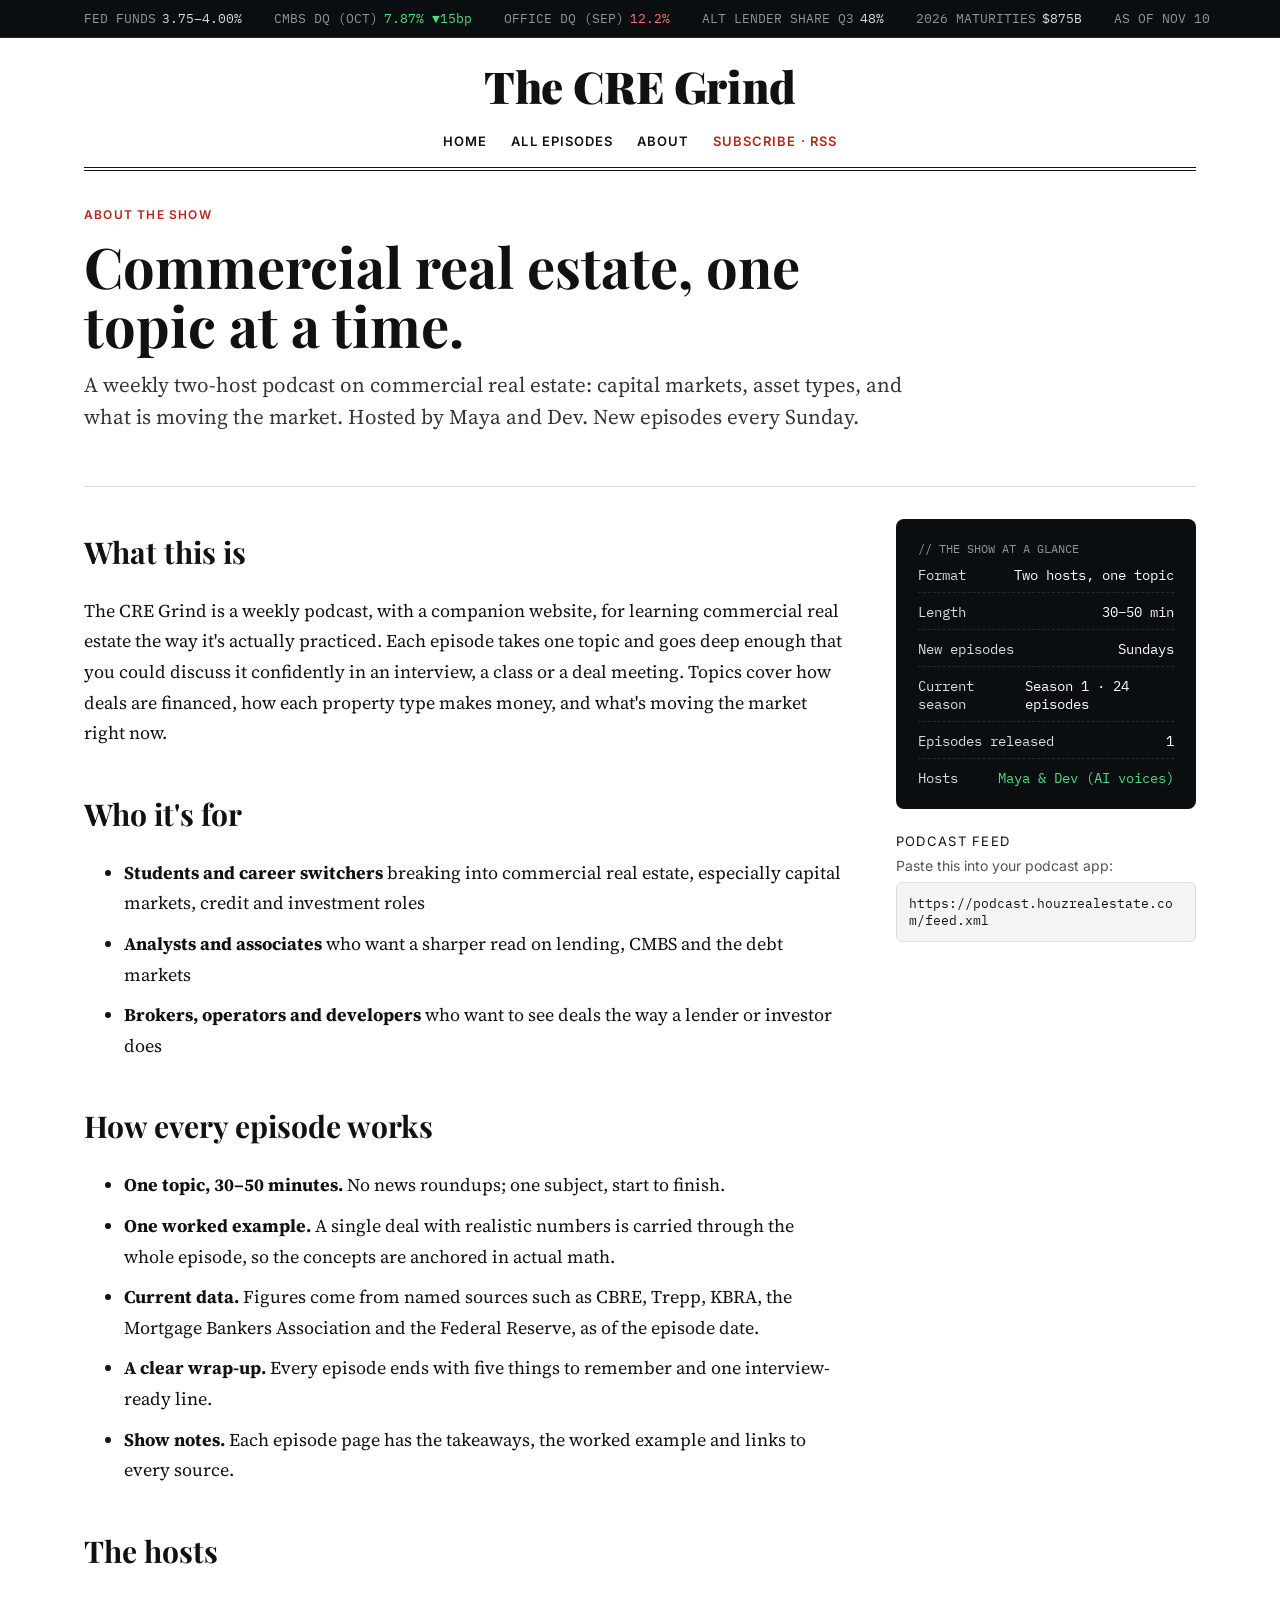
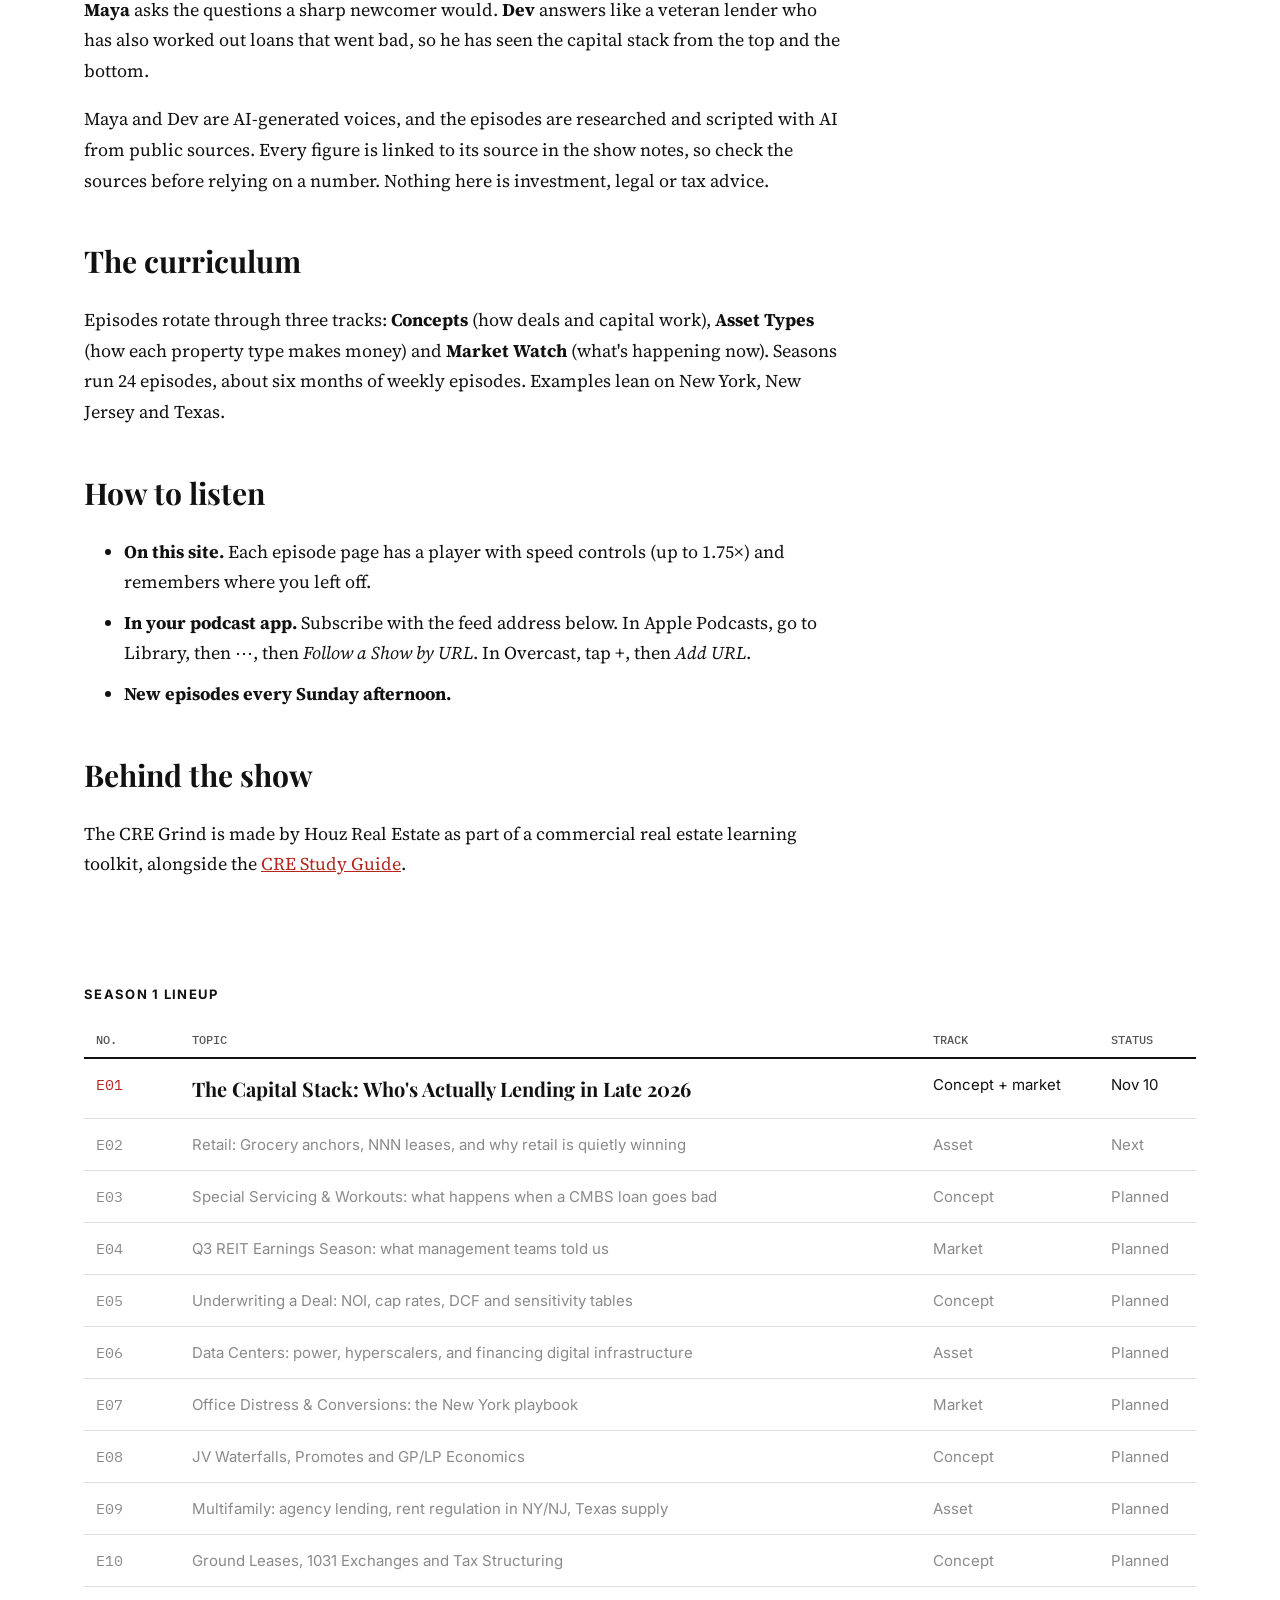
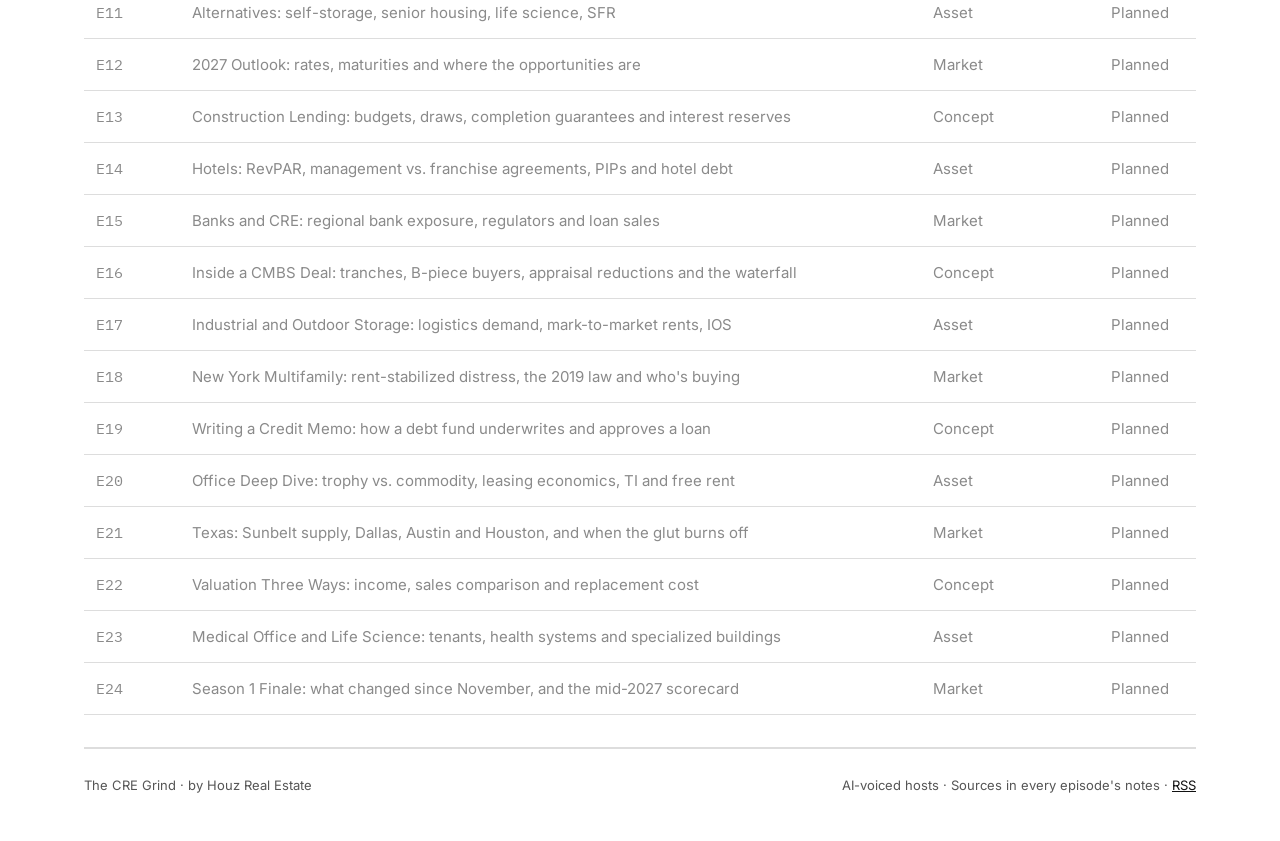
==== docs/about/index.html @ 87fb2e9c "Add About page with show overview and Season 1 lineup Co-Authored-By: Claude Opus 5.5 <noreply@anthr" ====
<!doctype html>
<html lang="en">
<head>
<meta charset="utf-8">
<meta name="viewport" content="width=device-width, initial-scale=1">
<title>About — The CRE Grind</title>
<meta name="description" content="A weekly two-host podcast on commercial real estate: capital markets, asset types, and what is moving the market. Hosted by Maya and Dev. New episodes every Sunday.">
<link rel="alternate" type="application/rss+xml" title="The CRE Grind" href="../feed.xml">
<link rel="icon" href="../assets/cover.png">
<link rel="preconnect" href="https://fonts.googleapis.com"><link rel="stylesheet" href="https://fonts.googleapis.com/css2?family=Playfair+Display:wght@700;900&amp;family=Source+Serif+4:ital,wght@0,400;0,600;1,400&amp;family=Inter:wght@500;600&amp;family=IBM+Plex+Mono:wght@400;500&amp;display=swap">
<link rel="stylesheet" href="../assets/style.css">
</head>
<body>
<div class="ticker" aria-label="Market snapshot"><div class="ticker-row"><span><span class="lbl">FED FUNDS</span><span class="neutral">3.75–4.00%</span></span><span><span class="lbl">CMBS DQ (OCT)</span><span class="good">7.87% ▼15bp</span></span><span><span class="lbl">OFFICE DQ (SEP)</span><span class="bad">12.2%</span></span><span><span class="lbl">ALT LENDER SHARE Q3</span><span class="neutral">48%</span></span><span><span class="lbl">2026 MATURITIES</span><span class="neutral">$875B</span></span><span class="asof">AS OF NOV 10</span></div></div>
<div class="wrap">
<header class="masthead small">
<a class="name" href="../index.html">The CRE Grind</a>
<nav class="nav" aria-label="Main"><a href="../index.html">Home</a><a href="../episodes/index.html">All episodes</a><a href="../about/index.html">About</a><a class="sub" href="../feed.xml">Subscribe · RSS</a></nav>
</header>
<section class="ep-head">
<div class="kicker">About the show</div>
<h1 class="headline">Commercial real estate, one topic at a time.</h1>
<p class="dek">A weekly two-host podcast on commercial real estate: capital markets, asset types, and what is moving the market. Hosted by Maya and Dev. New episodes every Sunday.</p>
</section>
<div class="ep-body">
<div class="notes"><h2>What this is</h2>
<p>The CRE Grind is a weekly podcast, with a companion website, for learning commercial real estate the way it's actually practiced. Each episode takes one topic and goes deep enough that you could discuss it confidently in an interview, a class or a deal meeting. Topics cover how deals are financed, how each property type makes money, and what's moving the market right now.</p>
<h2>Who it's for</h2>
<ul>
<li><strong>Students and career switchers</strong> breaking into commercial real estate, especially capital markets, credit and investment roles</li>
<li><strong>Analysts and associates</strong> who want a sharper read on lending, CMBS and the debt markets</li>
<li><strong>Brokers, operators and developers</strong> who want to see deals the way a lender or investor does</li>
</ul>
<h2>How every episode works</h2>
<ul>
<li><strong>One topic, 30–50 minutes.</strong> No news roundups; one subject, start to finish.</li>
<li><strong>One worked example.</strong> A single deal with realistic numbers is carried through the whole episode, so the concepts are anchored in actual math.</li>
<li><strong>Current data.</strong> Figures come from named sources such as CBRE, Trepp, KBRA, the Mortgage Bankers Association and the Federal Reserve, as of the episode date.</li>
<li><strong>A clear wrap-up.</strong> Every episode ends with five things to remember and one interview-ready line.</li>
<li><strong>Show notes.</strong> Each episode page has the takeaways, the worked example and links to every source.</li>
</ul>
<h2>The hosts</h2>
<p><strong>Maya</strong> asks the questions a sharp newcomer would. <strong>Dev</strong> answers like a veteran lender who has also worked out loans that went bad, so he has seen the capital stack from the top and the bottom.</p>
<p>Maya and Dev are AI-generated voices, and the episodes are researched and scripted with AI from public sources. Every figure is linked to its source in the show notes, so check the sources before relying on a number. Nothing here is investment, legal or tax advice.</p>
<h2>The curriculum</h2>
<p>Episodes rotate through three tracks: <strong>Concepts</strong> (how deals and capital work), <strong>Asset Types</strong> (how each property type makes money) and <strong>Market Watch</strong> (what's happening now). Seasons run 24 episodes, about six months of weekly episodes. Examples lean on New York, New Jersey and Texas.</p>
<h2>How to listen</h2>
<ul>
<li><strong>On this site.</strong> Each episode page has a player with speed controls (up to 1.75×) and remembers where you left off.</li>
<li><strong>In your podcast app.</strong> Subscribe with the feed address below. In Apple Podcasts, go to Library, then ⋯, then <em>Follow a Show by URL</em>. In Overcast, tap +, then <em>Add URL</em>.</li>
<li><strong>New episodes every Sunday afternoon.</strong></li>
</ul>
<h2>Behind the show</h2>
<p>The CRE Grind is made by Houz Real Estate as part of a commercial real estate learning toolkit, alongside the <a href="https://houzrealestate.com">CRE Study Guide</a>.</p></div>
<aside class="side"><div class="panel"><div class="ptitle">// The show at a glance</div><div class="prow"><span>Format</span><span>Two hosts, one topic</span></div><div class="prow"><span>Length</span><span>30–50 min</span></div><div class="prow"><span>New episodes</span><span>Sundays</span></div><div class="prow"><span>Current season</span><span>Season 1 · 24 episodes</span></div><div class="prow"><span>Episodes released</span><span>1</span></div><div class="prow"><span>Hosts</span><span>Maya &amp; Dev (AI voices)</span></div></div>
<div><div class="section-label" style="margin-bottom:8px">Podcast feed</div>
<p style="margin:0 0 8px;font-family:var(--sans);font-size:14px;color:var(--muted)">Paste this into your podcast app:</p>
<code style="display:block;font-family:var(--mono);font-size:13px;background:#f4f4f4;border:1px solid var(--rule);border-radius:6px;padding:12px;word-break:break-all">https://podcast.houzrealestate.com/feed.xml</code></div>
</aside>
</div>
<section class="archive"><h2 class="section-label">Season 1 lineup</h2>
<div class="table-scroll"><table class="ep-table"><thead><tr><th>NO.</th><th>TOPIC</th><th>TRACK</th><th>STATUS</th></tr></thead><tbody><tr><td class="num">E01</td><td><a href="../episodes/e01-capital-stack/index.html">The Capital Stack: Who&#x27;s Actually Lending in Late 2026</a></td><td>Concept + market</td><td>Nov 10</td></tr><tr class="soon"><td class="num">E02</td><td>Retail: Grocery anchors, NNN leases, and why retail is quietly winning</td><td>Asset</td><td>Next</td></tr><tr class="soon"><td class="num">E03</td><td>Special Servicing &amp; Workouts: what happens when a CMBS loan goes bad</td><td>Concept</td><td>Planned</td></tr><tr class="soon"><td class="num">E04</td><td>Q3 REIT Earnings Season: what management teams told us</td><td>Market</td><td>Planned</td></tr><tr class="soon"><td class="num">E05</td><td>Underwriting a Deal: NOI, cap rates, DCF and sensitivity tables</td><td>Concept</td><td>Planned</td></tr><tr class="soon"><td class="num">E06</td><td>Data Centers: power, hyperscalers, and financing digital infrastructure</td><td>Asset</td><td>Planned</td></tr><tr class="soon"><td class="num">E07</td><td>Office Distress &amp; Conversions: the New York playbook</td><td>Market</td><td>Planned</td></tr><tr class="soon"><td class="num">E08</td><td>JV Waterfalls, Promotes and GP/LP Economics</td><td>Concept</td><td>Planned</td></tr><tr class="soon"><td class="num">E09</td><td>Multifamily: agency lending, rent regulation in NY/NJ, Texas supply</td><td>Asset</td><td>Planned</td></tr><tr class="soon"><td class="num">E10</td><td>Ground Leases, 1031 Exchanges and Tax Structuring</td><td>Concept</td><td>Planned</td></tr><tr class="soon"><td class="num">E11</td><td>Alternatives: self-storage, senior housing, life science, SFR</td><td>Asset</td><td>Planned</td></tr><tr class="soon"><td class="num">E12</td><td>2027 Outlook: rates, maturities and where the opportunities are</td><td>Market</td><td>Planned</td></tr><tr class="soon"><td class="num">E13</td><td>Construction Lending: budgets, draws, completion guarantees and interest reserves</td><td>Concept</td><td>Planned</td></tr><tr class="soon"><td class="num">E14</td><td>Hotels: RevPAR, management vs. franchise agreements, PIPs and hotel debt</td><td>Asset</td><td>Planned</td></tr><tr class="soon"><td class="num">E15</td><td>Banks and CRE: regional bank exposure, regulators and loan sales</td><td>Market</td><td>Planned</td></tr><tr class="soon"><td class="num">E16</td><td>Inside a CMBS Deal: tranches, B-piece buyers, appraisal reductions and the waterfall</td><td>Concept</td><td>Planned</td></tr><tr class="soon"><td class="num">E17</td><td>Industrial and Outdoor Storage: logistics demand, mark-to-market rents, IOS</td><td>Asset</td><td>Planned</td></tr><tr class="soon"><td class="num">E18</td><td>New York Multifamily: rent-stabilized distress, the 2019 law and who&#x27;s buying</td><td>Market</td><td>Planned</td></tr><tr class="soon"><td class="num">E19</td><td>Writing a Credit Memo: how a debt fund underwrites and approves a loan</td><td>Concept</td><td>Planned</td></tr><tr class="soon"><td class="num">E20</td><td>Office Deep Dive: trophy vs. commodity, leasing economics, TI and free rent</td><td>Asset</td><td>Planned</td></tr><tr class="soon"><td class="num">E21</td><td>Texas: Sunbelt supply, Dallas, Austin and Houston, and when the glut burns off</td><td>Market</td><td>Planned</td></tr><tr class="soon"><td class="num">E22</td><td>Valuation Three Ways: income, sales comparison and replacement cost</td><td>Concept</td><td>Planned</td></tr><tr class="soon"><td class="num">E23</td><td>Medical Office and Life Science: tenants, health systems and specialized buildings</td><td>Asset</td><td>Planned</td></tr><tr class="soon"><td class="num">E24</td><td>Season 1 Finale: what changed since November, and the mid-2027 scorecard</td><td>Market</td><td>Planned</td></tr></tbody></table></div></section>
<footer><span>The CRE Grind · by Houz Real Estate</span><span>AI-voiced hosts · Sources in every episode's notes · <a href="../feed.xml">RSS</a></span></footer>
</div>
</body>
</html>
---- docs/assets/style.css ----
/* The CRE Grind — Broadsheet layout + Terminal data accents */
:root{
  --ink:#111111; --muted:#555555; --rule:#dddddd; --paper:#ffffff; --accent:#b3261e;
  --term-bg:#0b0e11; --term-panel:#11161c; --term-line:#222a33; --term-text:#d7dde4;
  --term-dim:#8a96a3; --amber:#ffb000; --up:#4ade80; --down:#f87171;
  --serif-display:'Playfair Display',Georgia,serif; --serif:'Source Serif 4',Georgia,serif;
  --sans:'Inter',system-ui,sans-serif; --mono:'IBM Plex Mono',ui-monospace,monospace;
}
*{box-sizing:border-box}
body{margin:0;background:var(--paper);color:var(--ink);font-family:var(--serif);-webkit-font-smoothing:antialiased}
a{color:var(--ink)} a:hover{color:var(--accent)}
.wrap{max-width:1160px;margin:0 auto;padding:0 24px}

/* Terminal ticker */
.ticker{background:var(--term-bg);border-bottom:1px solid var(--term-line);overflow-x:auto}
.ticker-row{display:flex;gap:32px;padding:10px 24px;font-family:var(--mono);font-size:13px;color:var(--term-text);white-space:nowrap;max-width:1160px;margin:0 auto}
.ticker .lbl{color:var(--term-dim);margin-right:6px}
.ticker .good{color:var(--up)} .ticker .bad{color:var(--down)}
.ticker .asof{color:var(--term-dim)}

/* Masthead */
.dateline{display:flex;flex-wrap:wrap;justify-content:space-between;gap:12px;padding:14px 0;font-family:var(--sans);font-size:12px;color:var(--muted);border-bottom:1px solid var(--rule)}
.masthead{text-align:center;padding:28px 0 18px;border-bottom:4px double var(--ink)}
.masthead .name{font-family:var(--serif-display);font-weight:900;font-size:clamp(44px,8vw,76px);text-decoration:none;letter-spacing:-.01em}
.masthead.small{padding:18px 0 12px}
.masthead.small .name{font-size:clamp(32px,5vw,44px)}
.nav{display:flex;flex-wrap:wrap;justify-content:center;gap:24px;margin-top:12px;font-family:var(--sans);font-size:13px;font-weight:600;text-transform:uppercase;letter-spacing:.08em}
.nav a{text-decoration:none;padding:6px 0}
.nav .sub{color:var(--accent)}

/* Kicker / headings */
.kicker{font-family:var(--sans);font-size:12px;font-weight:600;color:var(--accent);text-transform:uppercase;letter-spacing:.1em}
.section-label{margin:0 0 20px;font-family:var(--sans);font-size:13px;text-transform:uppercase;letter-spacing:.1em}
h1.headline{margin:0;font-family:var(--serif-display);font-size:clamp(34px,5vw,56px);line-height:1.06;font-weight:700}
.dek{margin:0;font-size:21px;line-height:1.55;color:#333}

/* Lead story */
.lead{display:flex;flex-wrap:wrap;gap:40px;padding:40px 0;border-bottom:1px solid var(--rule)}
.lead article{flex:2 1 520px;display:flex;flex-direction:column;gap:16px;min-width:0}
.lead aside{flex:1 1 300px;display:flex;flex-direction:column;gap:16px;min-width:0}
.listen{display:flex;flex-wrap:wrap;align-items:center;gap:16px;padding:14px 0;border-top:1px solid var(--rule);border-bottom:1px solid var(--rule);font-family:var(--sans)}
.btn-round{width:48px;height:48px;border-radius:50%;border:2px solid var(--ink);background:#fff;display:inline-flex;align-items:center;justify-content:center;text-decoration:none;font-size:16px}
.btn-round:hover{background:var(--ink);color:#fff}
.listen .meta{font-size:14px;color:var(--muted)}
.listen strong{font-size:14px}

/* Terminal data panel */
.panel{background:var(--term-bg);color:var(--term-text);border-radius:8px;padding:22px;font-family:var(--mono);font-size:14px;display:flex;flex-direction:column;gap:10px}
.panel .ptitle{color:var(--term-dim);font-size:12px;text-transform:uppercase}
.panel .prow{display:flex;justify-content:space-between;gap:12px;border-bottom:1px dashed var(--term-line);padding-bottom:8px}
.panel .prow:last-child{border-bottom:none;padding-bottom:0}
.panel .prow span:last-child{color:#fff}
.panel .prow:last-child span:last-child{color:var(--up)}

/* By the numbers */
.stat{border-bottom:1px solid #eee;padding-bottom:12px}
.stat:last-child{border-bottom:none}
.stat .big{font-family:var(--serif-display);font-size:38px;font-weight:700}
.stat .cap{font-size:15px;color:#444;line-height:1.4}

/* Coming up */
.upcoming{padding:32px 0;border-bottom:1px solid var(--rule)}
.cols{display:grid;grid-template-columns:repeat(auto-fit,minmax(250px,1fr));gap:32px}
.cols h3{margin:6px 0 0;font-family:var(--serif-display);font-size:24px;line-height:1.2}

/* Archive table */
.archive{padding:32px 0;border-bottom:1px solid var(--rule)}
.table-scroll{overflow-x:auto}
.ep-table{width:100%;min-width:620px;border-collapse:collapse;font-family:var(--sans);font-size:15px}
.ep-table th{text-align:left;font-family:var(--mono);font-size:12px;font-weight:500;color:var(--muted);padding:10px 12px;border-bottom:2px solid var(--ink)}
.ep-table td{padding:16px 12px;border-bottom:1px solid var(--rule);vertical-align:top}
.ep-table td.num{font-family:var(--mono);color:var(--accent);width:96px;white-space:nowrap}
.ep-table td a{font-family:var(--serif-display);font-size:20px;font-weight:700;text-decoration:none}
.ep-table .soon td{color:#8a8a8a}

/* About */
.about{display:grid;grid-template-columns:repeat(auto-fit,minmax(280px,1fr));gap:40px;padding:32px 0 56px}
.about p{margin:0;font-size:17px;line-height:1.6;color:#333}
.quote{font-size:19px;line-height:1.6;font-style:italic}

/* Episode page */
.ep-head{padding:36px 0 24px;display:flex;flex-direction:column;gap:14px;max-width:820px}
.player{background:var(--term-bg);color:var(--term-text);border-radius:10px;padding:18px 20px;display:flex;flex-direction:column;gap:12px;font-family:var(--mono);font-size:13px}
.player audio{width:100%}
.player .controls{display:flex;flex-wrap:wrap;gap:8px;align-items:center}
.player button{font-family:var(--mono);font-size:13px;min-height:40px;padding:0 14px;border-radius:6px;border:1px solid var(--term-line);background:var(--term-panel);color:var(--term-text);cursor:pointer}
.player button[aria-pressed="true"]{background:var(--amber);color:#0b0e11;border-color:var(--amber)}
.player .dl{color:var(--amber);margin-left:auto}
.ep-body{display:flex;flex-wrap:wrap;gap:48px;padding:32px 0 56px;border-top:1px solid var(--rule);margin-top:28px}
.ep-body .notes{flex:999 1 560px;min-width:0;font-size:18px;line-height:1.7}
.ep-body .side{flex:1 1 300px;display:flex;flex-direction:column;gap:24px}
.notes h2{font-family:var(--serif-display);font-size:30px;margin:8px 0 12px}
.notes h2:not(:first-child){margin-top:40px}
.notes li{margin-bottom:10px}
.notes a{color:var(--accent)}
.pager{display:flex;justify-content:space-between;gap:16px;flex-wrap:wrap;padding:24px 0 48px;border-top:1px solid var(--rule);font-family:var(--sans);font-size:14px}

footer{border-top:1px solid var(--rule);padding:28px 0 48px;font-family:var(--sans);font-size:13px;color:var(--muted);display:flex;flex-wrap:wrap;justify-content:space-between;gap:12px}
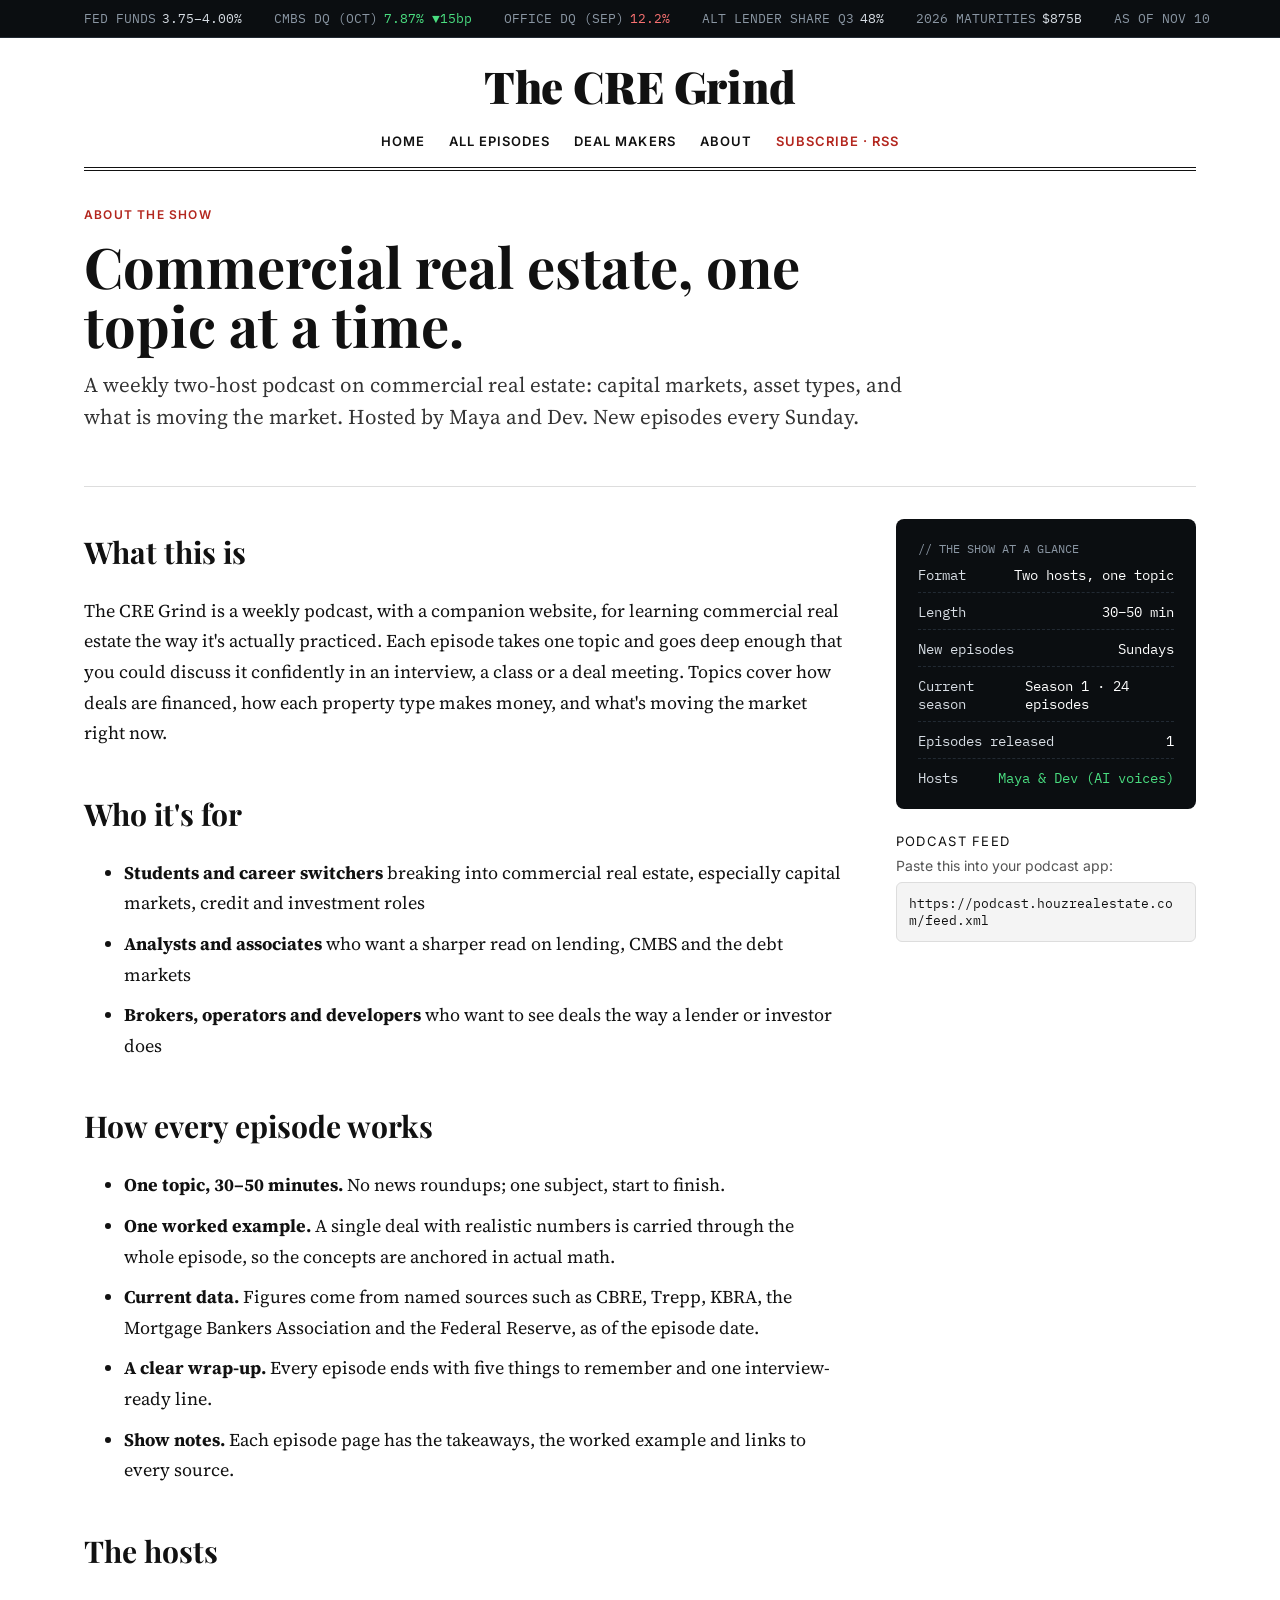
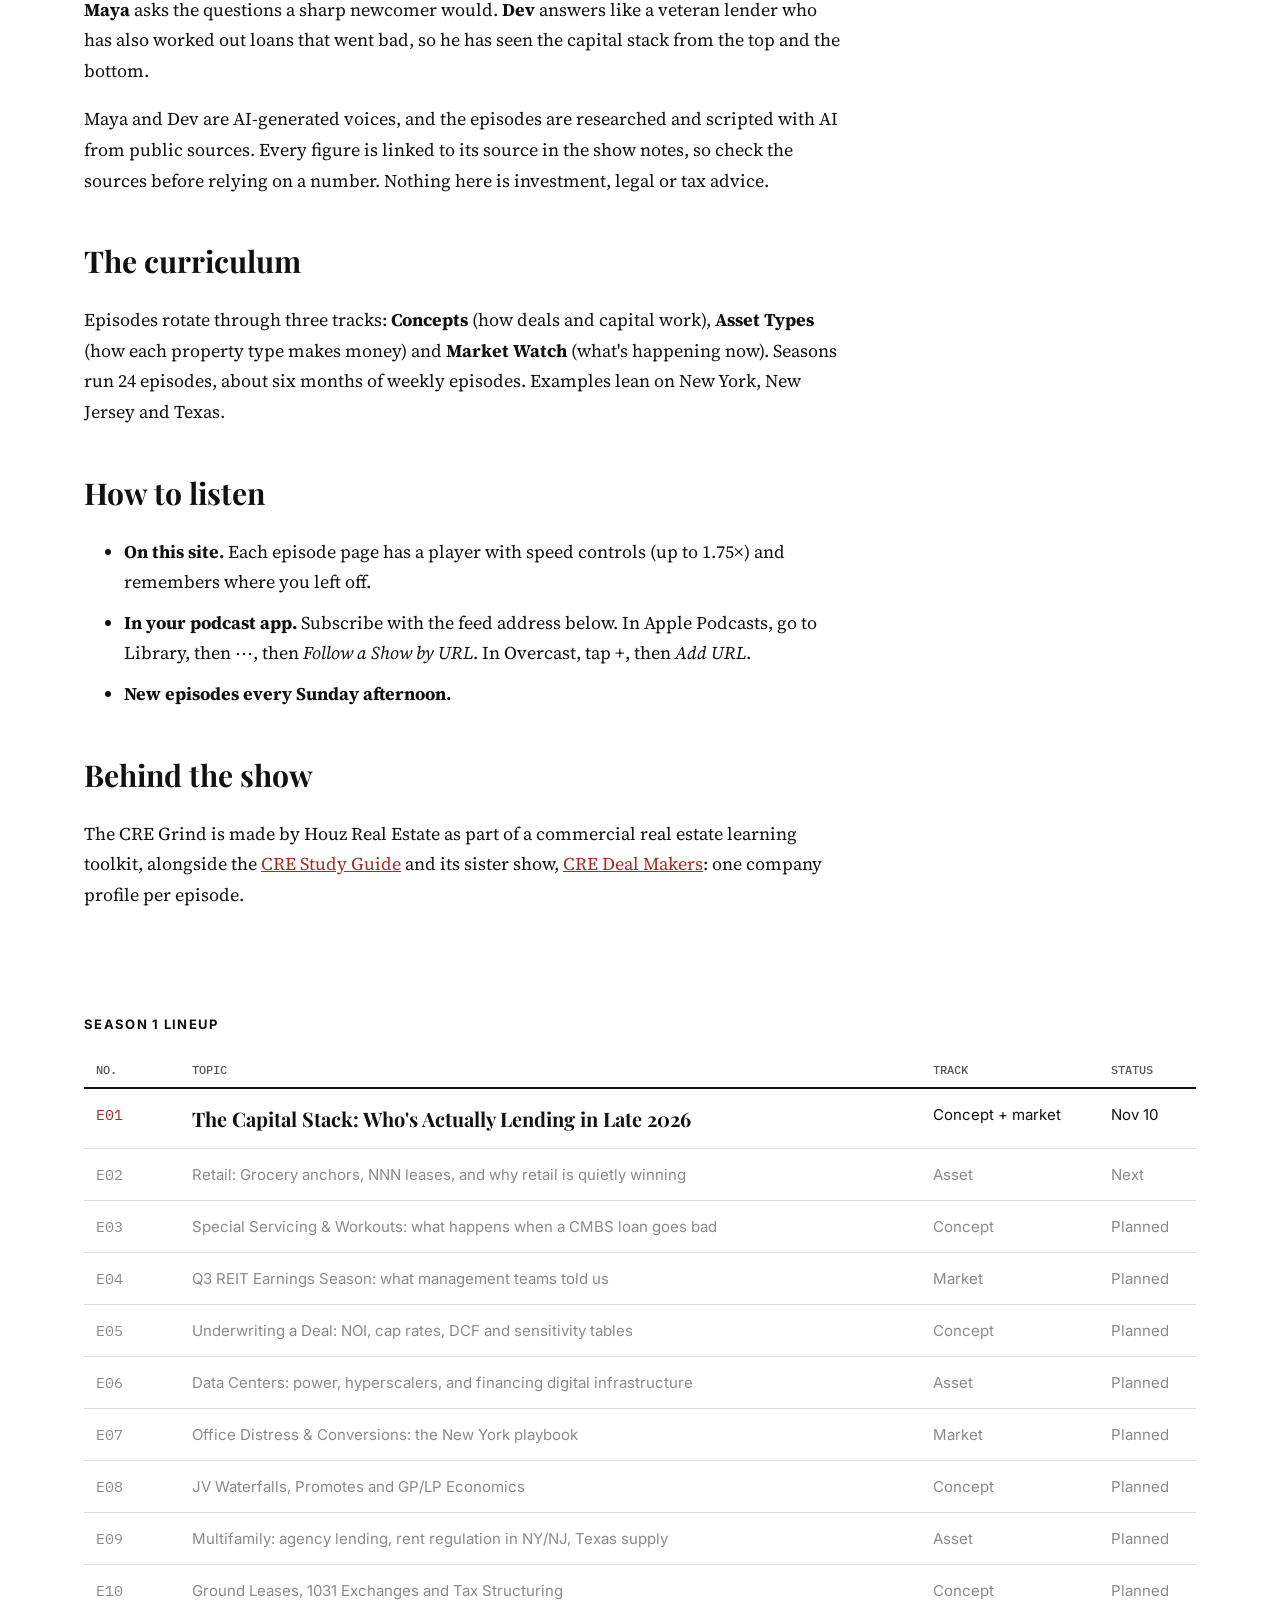
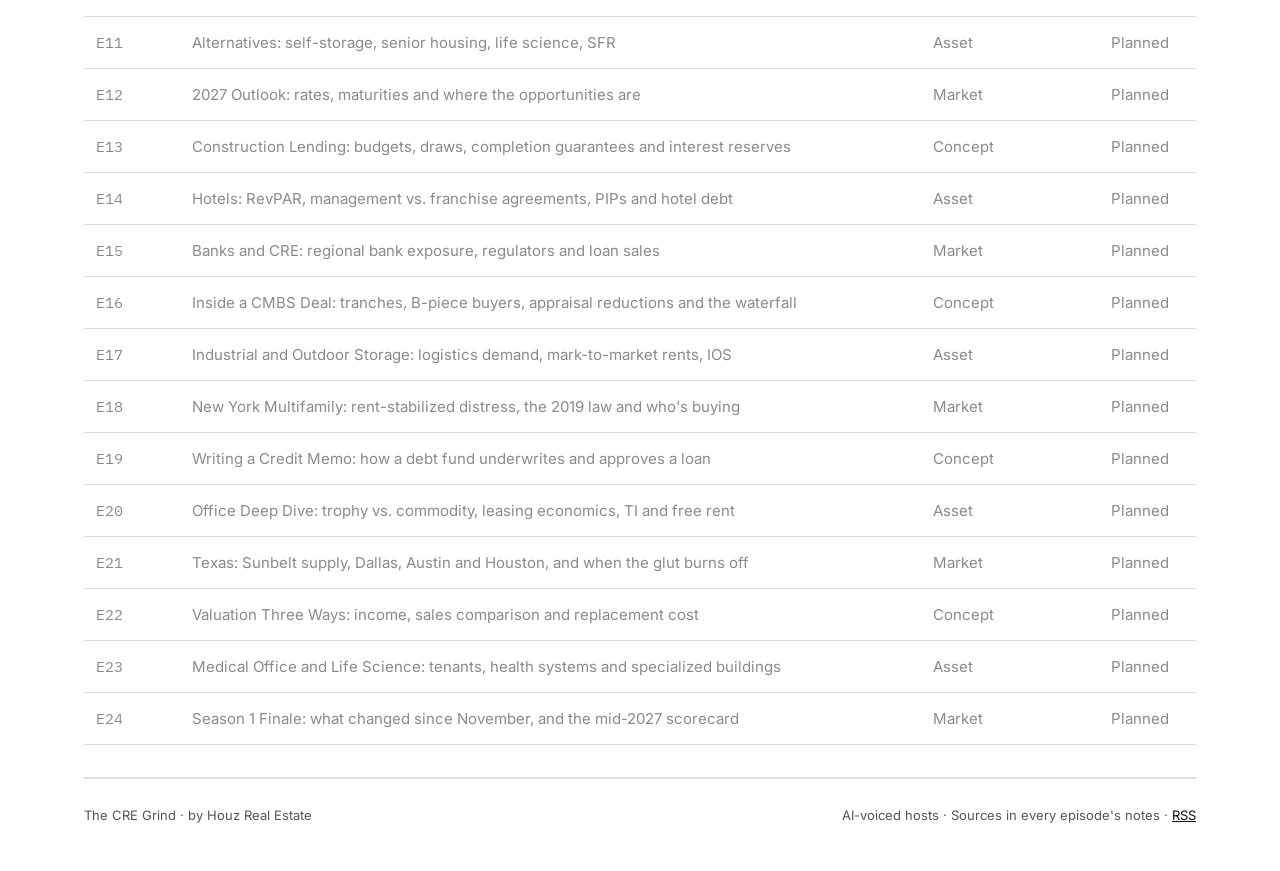
==== commit 200ecd12: "Launch CRE Deal Makers with Episode 1: Related Companies Co-Authored-By: Claude Opus 5.5 <noreply@an" ====
--- a/docs/about/index.html
+++ b/docs/about/index.html
@@ -15,7 +15,7 @@
 <div class="wrap">
 <header class="masthead small">
 <a class="name" href="../index.html">The CRE Grind</a>
-<nav class="nav" aria-label="Main"><a href="../index.html">Home</a><a href="../episodes/index.html">All episodes</a><a href="../about/index.html">About</a><a class="sub" href="../feed.xml">Subscribe · RSS</a></nav>
+<nav class="nav" aria-label="Main"><a href="../index.html">Home</a><a href="../episodes/index.html">All episodes</a><a href="../deal-makers/index.html">Deal Makers</a><a href="../about/index.html">About</a><a class="sub" href="../feed.xml">Subscribe · RSS</a></nav>
 </header>
 <section class="ep-head">
 <div class="kicker">About the show</div>
@@ -51,7 +51,7 @@
 <li><strong>New episodes every Sunday afternoon.</strong></li>
 </ul>
 <h2>Behind the show</h2>
-<p>The CRE Grind is made by Houz Real Estate as part of a commercial real estate learning toolkit, alongside the <a href="https://houzrealestate.com">CRE Study Guide</a>.</p></div>
+<p>The CRE Grind is made by Houz Real Estate as part of a commercial real estate learning toolkit, alongside the <a href="https://houzrealestate.com">CRE Study Guide</a> and its sister show, <a href="../deal-makers/index.html">CRE Deal Makers</a>: one company profile per episode.</p></div>
 <aside class="side"><div class="panel"><div class="ptitle">// The show at a glance</div><div class="prow"><span>Format</span><span>Two hosts, one topic</span></div><div class="prow"><span>Length</span><span>30–50 min</span></div><div class="prow"><span>New episodes</span><span>Sundays</span></div><div class="prow"><span>Current season</span><span>Season 1 · 24 episodes</span></div><div class="prow"><span>Episodes released</span><span>1</span></div><div class="prow"><span>Hosts</span><span>Maya &amp; Dev (AI voices)</span></div></div>
 <div><div class="section-label" style="margin-bottom:8px">Podcast feed</div>
 <p style="margin:0 0 8px;font-family:var(--sans);font-size:14px;color:var(--muted)">Paste this into your podcast app:</p>
